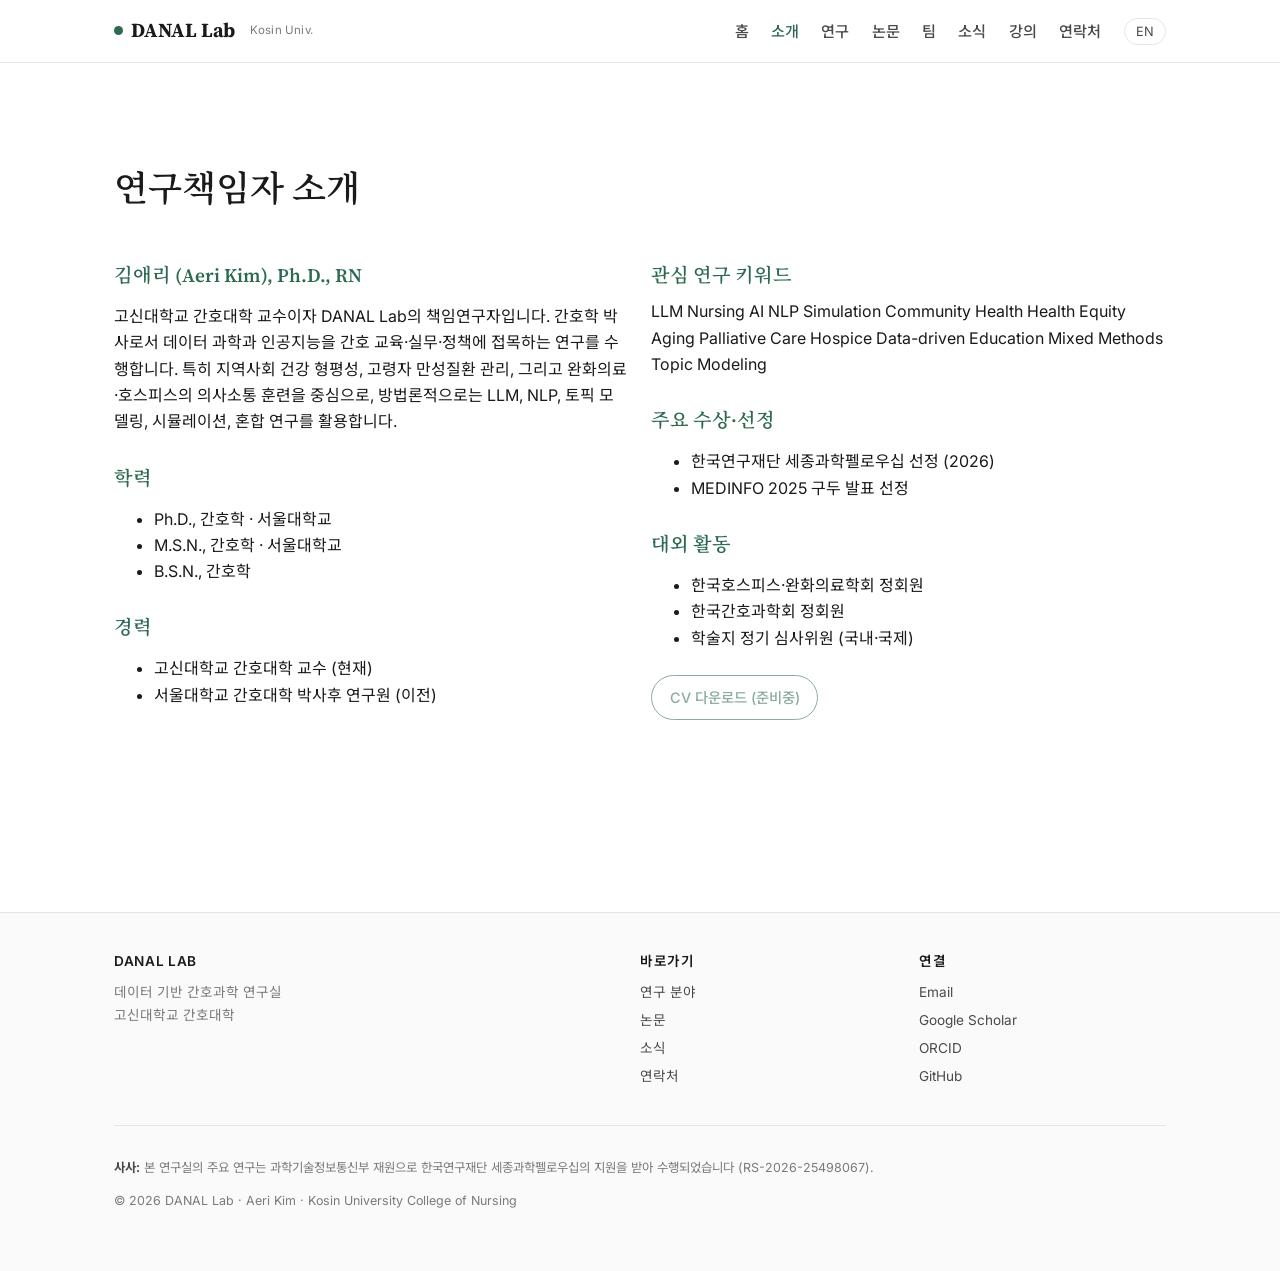
==== about.html @ 54d02893 "Add files via upload" ====
<!DOCTYPE html>
<html lang="ko">
<head>
<meta charset="UTF-8">
<meta name="viewport" content="width=device-width, initial-scale=1.0">
<title>About · DANAL Lab</title>
<meta name="description" content="About Aeri Kim, PI of DANAL Lab">
<link rel="canonical" href="https://danallab.com/about.html">
<meta property="og:type" content="website">
<meta property="og:site_name" content="DANAL Lab">
<meta property="og:locale" content="ko_KR">
<meta property="og:title" content="About · DANAL Lab">
<meta property="og:description" content="About Aeri Kim, PI of DANAL Lab">
<meta property="og:url" content="https://danallab.com/about.html">
<meta property="og:image" content="https://danallab.com/assets/img/pi-photo.svg">
<meta name="twitter:card" content="summary">
<meta name="twitter:title" content="About · DANAL Lab">
<meta name="twitter:description" content="About Aeri Kim, PI of DANAL Lab">
<meta name="twitter:image" content="https://danallab.com/assets/img/pi-photo.svg">
<link rel="preconnect" href="https://fonts.googleapis.com">
<link rel="preconnect" href="https://fonts.gstatic.com" crossorigin>
<link href="https://fonts.googleapis.com/css2?family=Inter:wght@400;500;600;700&family=Noto+Sans+KR:wght@400;500;700&family=Noto+Serif+KR:wght@400;600&family=Source+Serif+4:ital,wght@0,400;0,600;1,400&family=JetBrains+Mono:wght@400;500&display=swap" rel="stylesheet">
<link rel="stylesheet" href="css/style.css">
<link rel="icon" type="image/svg+xml" href="assets/img/favicon.svg">
</head>
<body>
<header class="site-header">
  <div class="nav-inner">
    <a href="index.html" class="brand"><span class="dot"></span>DANAL Lab <small>Kosin Univ.</small></a>
    <nav class="main-nav">
      <ul>
        <li><a href="index.html" data-lang-ko>홈</a><a href="index.html" data-lang-en>Home</a></li>
        <li><a href="about.html" data-lang-ko>소개</a><a href="about.html" data-lang-en>About</a></li>
        <li><a href="research.html" data-lang-ko>연구</a><a href="research.html" data-lang-en>Research</a></li>
        <li><a href="publications.html" data-lang-ko>논문</a><a href="publications.html" data-lang-en>Publications</a></li>
        <li><a href="team.html" data-lang-ko>팀</a><a href="team.html" data-lang-en>Team</a></li>
        <li><a href="news.html" data-lang-ko>소식</a><a href="news.html" data-lang-en>News</a></li>
        <li><a href="teaching.html" data-lang-ko>강의</a><a href="teaching.html" data-lang-en>Teaching</a></li>
        <li><a href="contact.html" data-lang-ko>연락처</a><a href="contact.html" data-lang-en>Contact</a></li>
        <li><button class="lang-toggle" type="button">EN</button></li>
      </ul>
    </nav>
    <button class="mobile-menu-btn" aria-label="Menu">☰</button>
  </div>
</header>

<main>
<div class="container">
  <section class="block">
    <h1 data-lang-ko>연구책임자 소개</h1>
    <h1 data-lang-en>About the PI</h1>

    <div class="grid-2" style="align-items:start;">
      <div>
        <h3 data-lang-ko>김애리 (Aeri Kim), Ph.D., RN</h3>
        <h3 data-lang-en>Aeri Kim, Ph.D., RN</h3>
        <p data-lang-ko>고신대학교 간호대학 교수이자 DANAL Lab의 책임연구자입니다. 간호학 박사로서 데이터 과학과 인공지능을 간호 교육·실무·정책에 접목하는 연구를 수행합니다. 특히 지역사회 건강 형평성, 고령자 만성질환 관리, 그리고 완화의료·호스피스의 의사소통 훈련을 중심으로, 방법론적으로는 LLM, NLP, 토픽 모델링, 시뮬레이션, 혼합 연구를 활용합니다.</p>
        <p data-lang-en>Dr. Aeri Kim is a faculty member at the College of Nursing, Kosin University, and the principal investigator of DANAL Lab. Her research applies data science and artificial intelligence to nursing education, practice, and policy—spanning community health equity, chronic disease management in older adults, and palliative/hospice communication training. She uses LLMs, NLP, topic modeling, simulation, and mixed-methods approaches.</p>

        <h3 data-lang-ko>학력</h3>
        <h3 data-lang-en>Education</h3>
        <ul>
          <li data-lang-ko>Ph.D., 간호학 · 서울대학교</li>
          <li data-lang-en>Ph.D., Nursing · Seoul National University</li>
          <li data-lang-ko>M.S.N., 간호학 · 서울대학교</li>
          <li data-lang-en>M.S.N., Nursing · Seoul National University</li>
          <li data-lang-ko>B.S.N., 간호학</li>
          <li data-lang-en>B.S.N., Nursing</li>
        </ul>

        <h3 data-lang-ko>경력</h3>
        <h3 data-lang-en>Appointments</h3>
        <ul>
          <li data-lang-ko>고신대학교 간호대학 교수 (현재)</li>
          <li data-lang-en>Faculty, College of Nursing, Kosin University (Present)</li>
          <li data-lang-ko>서울대학교 간호대학 박사후 연구원 (이전)</li>
          <li data-lang-en>Postdoctoral Researcher, Seoul National University College of Nursing</li>
        </ul>
      </div>

      <div>
        <h3 data-lang-ko>관심 연구 키워드</h3>
        <h3 data-lang-en>Research Keywords</h3>
        <div>
          <span class="tag">LLM</span>
          <span class="tag">Nursing AI</span>
          <span class="tag">NLP</span>
          <span class="tag">Simulation</span>
          <span class="tag">Community Health</span>
          <span class="tag">Health Equity</span>
          <span class="tag">Aging</span>
          <span class="tag">Palliative Care</span>
          <span class="tag">Hospice</span>
          <span class="tag">Data-driven Education</span>
          <span class="tag">Mixed Methods</span>
          <span class="tag">Topic Modeling</span>
        </div>

        <h3 data-lang-ko>주요 수상·선정</h3>
        <h3 data-lang-en>Honors</h3>
        <ul>
          <li data-lang-ko>한국연구재단 세종과학펠로우십 선정 (2026)</li>
          <li data-lang-en>NRF Sejong Science Fellow (2026)</li>
          <li data-lang-ko>MEDINFO 2025 구두 발표 선정</li>
          <li data-lang-en>MEDINFO 2025 Oral Presentation Award</li>
        </ul>

        <h3 data-lang-ko>대외 활동</h3>
        <h3 data-lang-en>Service</h3>
        <ul>
          <li data-lang-ko>한국호스피스·완화의료학회 정회원</li>
          <li data-lang-en>Member, Korean Society for Hospice and Palliative Care</li>
          <li data-lang-ko>한국간호과학회 정회원</li>
          <li data-lang-en>Member, Korean Society of Nursing Science</li>
          <li data-lang-ko>학술지 정기 심사위원 (국내·국제)</li>
          <li data-lang-en>Ad-hoc Reviewer for domestic and international journals</li>
        </ul>

        <p style="margin-top:1.5rem;"><span class="btn btn-disabled" title="준비중 / coming soon" data-lang-ko>CV 다운로드 (준비중)</span><span class="btn btn-disabled" title="준비중 / coming soon" data-lang-en>CV (coming soon)</span></p>
      </div>
    </div>
  </section>
</div>
</main>

<footer class="site-footer">
  <div class="container">
    <div class="foot-grid">
      <div>
        <h4>DANAL Lab</h4>
        <p data-lang-ko style="margin:.4rem 0;">데이터 기반 간호과학 연구실<br>고신대학교 간호대학</p>
        <p data-lang-en style="margin:.4rem 0;">Data-driven Aging, Nursing, AI &amp; Learning Lab<br>College of Nursing, Kosin University</p>
      </div>
      <div>
        <h4 data-lang-ko>바로가기</h4>
        <h4 data-lang-en>Quick Links</h4>
        <ul>
          <li><a href="research.html" data-lang-ko>연구 분야</a><a href="research.html" data-lang-en>Research</a></li>
          <li><a href="publications.html" data-lang-ko>논문</a><a href="publications.html" data-lang-en>Publications</a></li>
          <li><a href="news.html" data-lang-ko>소식</a><a href="news.html" data-lang-en>News</a></li>
          <li><a href="contact.html" data-lang-ko>연락처</a><a href="contact.html" data-lang-en>Contact</a></li>
        </ul>
      </div>
      <div>
        <h4 data-lang-ko>연결</h4>
        <h4 data-lang-en>Connect</h4>
        <ul>
          <li><a href="mailto:aeri.kim83@gmail.com">Email</a></li>
          <li><a href="https://scholar.google.com/citations?user=otBvEsYAAAAJ&hl=ko&oi=ao" target="_blank" rel="noopener">Google Scholar</a></li>
          <li><a href="https://orcid.org/0000-0001-6993-060X" target="_blank" rel="noopener">ORCID</a></li>
          <li><a href="https://github.com/RN-Aeri" target="_blank" rel="noopener">GitHub</a></li>
        </ul>
      </div>
    </div>
    <div class="ack">
      <p data-lang-ko><strong>사사:</strong> 본 연구실의 주요 연구는 과학기술정보통신부 재원으로 한국연구재단 세종과학펠로우십의 지원을 받아 수행되었습니다 (RS-2026-25498067).</p>
      <p data-lang-en><strong>Acknowledgement:</strong> This lab is supported in part by the National Research Foundation of Korea (NRF) grant funded by the Korean government (MSIT) through the Sejong Science Fellowship (RS-2026-25498067).</p>
      <p style="margin-top:.8rem;">© 2026 DANAL Lab · Aeri Kim · Kosin University College of Nursing</p>
    </div>
  </div>
</footer>
<script src="js/main.js"></script>
</body>
</html>
---- css/style.css ----
/* DANAL Lab — al-folio inspired stylesheet */
/* -------------------------------------------------- */
:root {
  --ink:        #1a1a1a;
  --ink-soft:   #4a4a4a;
  --muted:      #7a7a7a;
  --line:       #e5e5e5;
  --bg:         #ffffff;
  --bg-soft:    #fafafa;
  --accent:     #2D6A4F;   /* nursing teal */
  --accent-2:   #40916C;
  --accent-3:   #D4A373;   /* warm sand */
  --coral:      #C1666B;   /* highlight */
  --data-blue:  #1976D2;
  --radius:     10px;
  --shadow:     0 1px 2px rgba(0,0,0,.04), 0 8px 24px rgba(0,0,0,.06);
  --maxw:       1100px;
  --font-body:  "Inter", "Noto Sans KR", -apple-system, BlinkMacSystemFont, "Segoe UI", sans-serif;
  --font-serif: "Source Serif 4", "Noto Serif KR", Georgia, serif;
  --font-mono:  "JetBrains Mono", ui-monospace, "SF Mono", Menlo, monospace;
}

* { box-sizing: border-box; }
html { scroll-behavior: smooth; }
body {
  margin: 0;
  font-family: var(--font-body);
  font-size: 16px;
  line-height: 1.65;
  color: var(--ink);
  background: var(--bg);
  -webkit-font-smoothing: antialiased;
}

a { color: var(--accent); text-decoration: none; transition: color .15s; }
a:hover { color: var(--coral); text-decoration: underline; }

h1, h2, h3, h4 {
  font-family: var(--font-serif);
  color: var(--ink);
  line-height: 1.25;
  font-weight: 600;
  margin: 1.6em 0 .6em;
}
h1 { font-size: 2.2rem; }
h2 { font-size: 1.55rem; border-bottom: 1px solid var(--line); padding-bottom: .35em; }
h3 { font-size: 1.2rem; color: var(--accent); }

.container {
  max-width: var(--maxw);
  margin: 0 auto;
  padding: 0 1.5rem;
}

/* ---------- Header ---------- */
header.site-header {
  position: sticky;
  top: 0;
  background: rgba(255,255,255,.92);
  backdrop-filter: blur(8px);
  border-bottom: 1px solid var(--line);
  z-index: 100;
}
.nav-inner {
  max-width: var(--maxw);
  margin: 0 auto;
  padding: .9rem 1.5rem;
  display: flex;
  align-items: center;
  justify-content: space-between;
  gap: 1rem;
}
.brand {
  font-family: var(--font-serif);
  font-size: 1.25rem;
  font-weight: 700;
  color: var(--ink);
  letter-spacing: -.01em;
  display: flex;
  align-items: center;
  gap: .5rem;
}
.brand .dot {
  width: 9px; height: 9px; border-radius: 50%;
  background: var(--accent); display: inline-block;
}
.brand small {
  font-family: var(--font-body);
  font-size: .72rem;
  color: var(--muted);
  font-weight: 400;
  margin-left: .4rem;
  letter-spacing: .02em;
}
nav.main-nav ul {
  display: flex;
  gap: 1.4rem;
  list-style: none;
  margin: 0; padding: 0;
  align-items: center;
}
nav.main-nav a {
  color: var(--ink-soft);
  font-size: .95rem;
  font-weight: 500;
}
nav.main-nav a.active { color: var(--accent); }
nav.main-nav a:hover { color: var(--accent); text-decoration: none; }
.lang-toggle {
  border: 1px solid var(--line);
  background: var(--bg);
  padding: .3rem .7rem;
  border-radius: 999px;
  font-size: .8rem;
  cursor: pointer;
  color: var(--ink-soft);
  font-family: var(--font-body);
}
.lang-toggle:hover { border-color: var(--accent); color: var(--accent); }

.mobile-menu-btn {
  display: none;
  background: none;
  border: none;
  font-size: 1.5rem;
  cursor: pointer;
  color: var(--ink);
}

/* ---------- Hero ---------- */
.hero {
  padding: 4rem 0 3rem;
  border-bottom: 1px solid var(--line);
  background: linear-gradient(180deg, var(--bg) 0%, var(--bg-soft) 100%);
}
.hero-grid {
  display: grid;
  grid-template-columns: 1fr 280px;
  gap: 3rem;
  align-items: center;
}
.hero-text h1 {
  font-size: 2.6rem;
  margin: 0 0 .5rem;
  letter-spacing: -.015em;
}
.hero-text .tagline {
  font-size: 1.15rem;
  color: var(--ink-soft);
  margin: 0 0 1.2rem;
  line-height: 1.6;
  font-family: var(--font-serif);
  font-style: italic;
}
.hero-text .lead {
  color: var(--ink-soft);
  font-size: 1rem;
  max-width: 620px;
  margin: 0 0 1.5rem;
}
.hero-actions {
  display: flex;
  gap: .7rem;
  flex-wrap: wrap;
}
.btn {
  display: inline-block;
  padding: .6rem 1.1rem;
  border-radius: 999px;
  font-size: .9rem;
  font-weight: 500;
  border: 1px solid var(--accent);
  color: var(--accent);
  background: var(--bg);
  transition: all .15s;
}
.btn:hover {
  background: var(--accent);
  color: #fff;
  text-decoration: none;
}
.btn-filled {
  background: var(--accent);
  color: #fff;
}
.btn-filled:hover {
  background: var(--accent-2);
  border-color: var(--accent-2);
  color: #fff;
}
.hero-photo {
  width: 280px;
  height: 280px;
  border-radius: 50%;
  overflow: hidden;
  background: var(--bg-soft);
  border: 3px solid var(--line);
  box-shadow: var(--shadow);
  display: flex;
  align-items: center;
  justify-content: center;
}
.hero-photo img { width: 100%; height: 100%; object-fit: cover; }

/* ---------- Sections ---------- */
main { padding: 3rem 0 4rem; }
section.block { margin-bottom: 3rem; }
section.block h2 { margin-top: 0; }

.grid-3 { display: grid; grid-template-columns: repeat(3, 1fr); gap: 1.4rem; }
.grid-2 { display: grid; grid-template-columns: repeat(2, 1fr); gap: 1.4rem; }

.card {
  border: 1px solid var(--line);
  border-radius: var(--radius);
  padding: 1.4rem;
  background: var(--bg);
  transition: all .2s;
}
.card:hover {
  border-color: var(--accent);
  box-shadow: var(--shadow);
  transform: translateY(-2px);
}
.card h3 {
  margin: 0 0 .5rem;
  font-size: 1.1rem;
  color: var(--ink);
}
.card p { margin: 0; font-size: .92rem; color: var(--ink-soft); }
.card .tag {
  display: inline-block;
  font-size: .7rem;
  padding: .15rem .55rem;
  border-radius: 999px;
  background: var(--bg-soft);
  color: var(--accent);
  border: 1px solid var(--line);
  margin-right: .3rem;
  margin-bottom: .4rem;
  font-family: var(--font-mono);
}

/* ---------- News/List ---------- */
.news-list { list-style: none; padding: 0; margin: 0; }
.news-list li {
  padding: 1rem 0;
  border-bottom: 1px solid var(--line);
  display: grid;
  grid-template-columns: 110px 1fr;
  gap: 1rem;
}
.news-list li:last-child { border-bottom: none; }
.news-list .date {
  font-family: var(--font-mono);
  font-size: .82rem;
  color: var(--muted);
  padding-top: .1rem;
}
.news-list .content { font-size: .95rem; color: var(--ink-soft); }

/* ---------- Publications ---------- */
.pub-list { list-style: none; padding: 0; margin: 0; }
.pub-list li {
  padding: 1.2rem 0;
  border-bottom: 1px solid var(--line);
}
.pub-list li:last-child { border-bottom: none; }
.pub-title { font-weight: 600; color: var(--ink); display: block; margin-bottom: .2rem; }
.pub-authors { font-size: .88rem; color: var(--ink-soft); display: block; margin-bottom: .15rem; }
.pub-venue { font-size: .85rem; color: var(--muted); font-style: italic; display: block; margin-bottom: .4rem; }
.pub-links a {
  font-size: .78rem;
  padding: .15rem .55rem;
  border: 1px solid var(--line);
  border-radius: 999px;
  margin-right: .3rem;
  color: var(--accent);
}
.pub-link.disabled {
  display: inline-block;
  font-size: .78rem;
  padding: .15rem .55rem;
  border: 1px dashed var(--line);
  border-radius: 999px;
  margin-right: .3rem;
  color: var(--muted);
  cursor: not-allowed;
  opacity: .6;
}
.btn-disabled {
  cursor: not-allowed;
  opacity: .55;
  pointer-events: none;
}
.pub-year-header {
  font-family: var(--font-mono);
  font-size: .85rem;
  color: var(--muted);
  margin: 2rem 0 .5rem;
  letter-spacing: .08em;
}

/* ---------- Project page ---------- */
.project-hero {
  background: linear-gradient(135deg, var(--accent) 0%, var(--accent-2) 100%);
  color: #fff;
  padding: 3rem 0;
  border-radius: var(--radius);
  margin-bottom: 2rem;
}
.project-hero .container { color: #fff; }
.project-hero h1 { color: #fff; margin-top: 0; }
.project-hero .meta {
  display: flex;
  flex-wrap: wrap;
  gap: 1.5rem;
  margin-top: 1.5rem;
  font-size: .9rem;
  opacity: .92;
}
.project-hero .meta span strong { display: block; font-size: .72rem; opacity: .75; text-transform: uppercase; letter-spacing: .05em; }

/* ---------- Footer ---------- */
footer.site-footer {
  border-top: 1px solid var(--line);
  padding: 2.5rem 0 3rem;
  margin-top: 4rem;
  background: var(--bg-soft);
  font-size: .85rem;
  color: var(--muted);
}
footer .foot-grid {
  display: grid;
  grid-template-columns: 2fr 1fr 1fr;
  gap: 2rem;
  margin-bottom: 2rem;
}
footer h4 {
  font-family: var(--font-body);
  font-size: .85rem;
  text-transform: uppercase;
  letter-spacing: .05em;
  color: var(--ink);
  margin: 0 0 .7rem;
}
footer ul { list-style: none; padding: 0; margin: 0; }
footer ul li { margin-bottom: .35rem; }
footer a { color: var(--ink-soft); }
footer .ack {
  border-top: 1px solid var(--line);
  padding-top: 1.2rem;
  font-size: .78rem;
  color: var(--muted);
  line-height: 1.6;
}
footer .ack strong { color: var(--ink-soft); }

/* ---------- Language ---------- */
[data-lang-en], html[lang="en"] [data-lang-ko] { display: none; }
html[lang="en"] [data-lang-en] { display: initial; }
html[lang="en"] h1[data-lang-en],
html[lang="en"] h2[data-lang-en],
html[lang="en"] h3[data-lang-en],
html[lang="en"] p[data-lang-en],
html[lang="en"] li[data-lang-en],
html[lang="en"] div[data-lang-en] { display: block; }
html[lang="en"] span[data-lang-en],
html[lang="en"] a[data-lang-en],
html[lang="en"] strong[data-lang-en],
html[lang="en"] em[data-lang-en] { display: inline; }

/* ---------- Responsive ---------- */
@media (max-width: 820px) {
  .hero-grid { grid-template-columns: 1fr; text-align: center; }
  .hero-photo { margin: 0 auto; width: 200px; height: 200px; }
  .grid-3 { grid-template-columns: 1fr; }
  .grid-2 { grid-template-columns: 1fr; }
  footer .foot-grid { grid-template-columns: 1fr; }
  nav.main-nav ul {
    display: none;
    position: absolute;
    top: 100%;
    left: 0; right: 0;
    background: #fff;
    border-bottom: 1px solid var(--line);
    flex-direction: column;
    padding: 1rem 1.5rem;
    gap: .8rem;
  }
  nav.main-nav.open ul { display: flex; }
  .mobile-menu-btn { display: block; }
  .news-list li { grid-template-columns: 1fr; gap: .2rem; }
  h1 { font-size: 1.8rem; }
  .hero-text h1 { font-size: 2rem; }
}
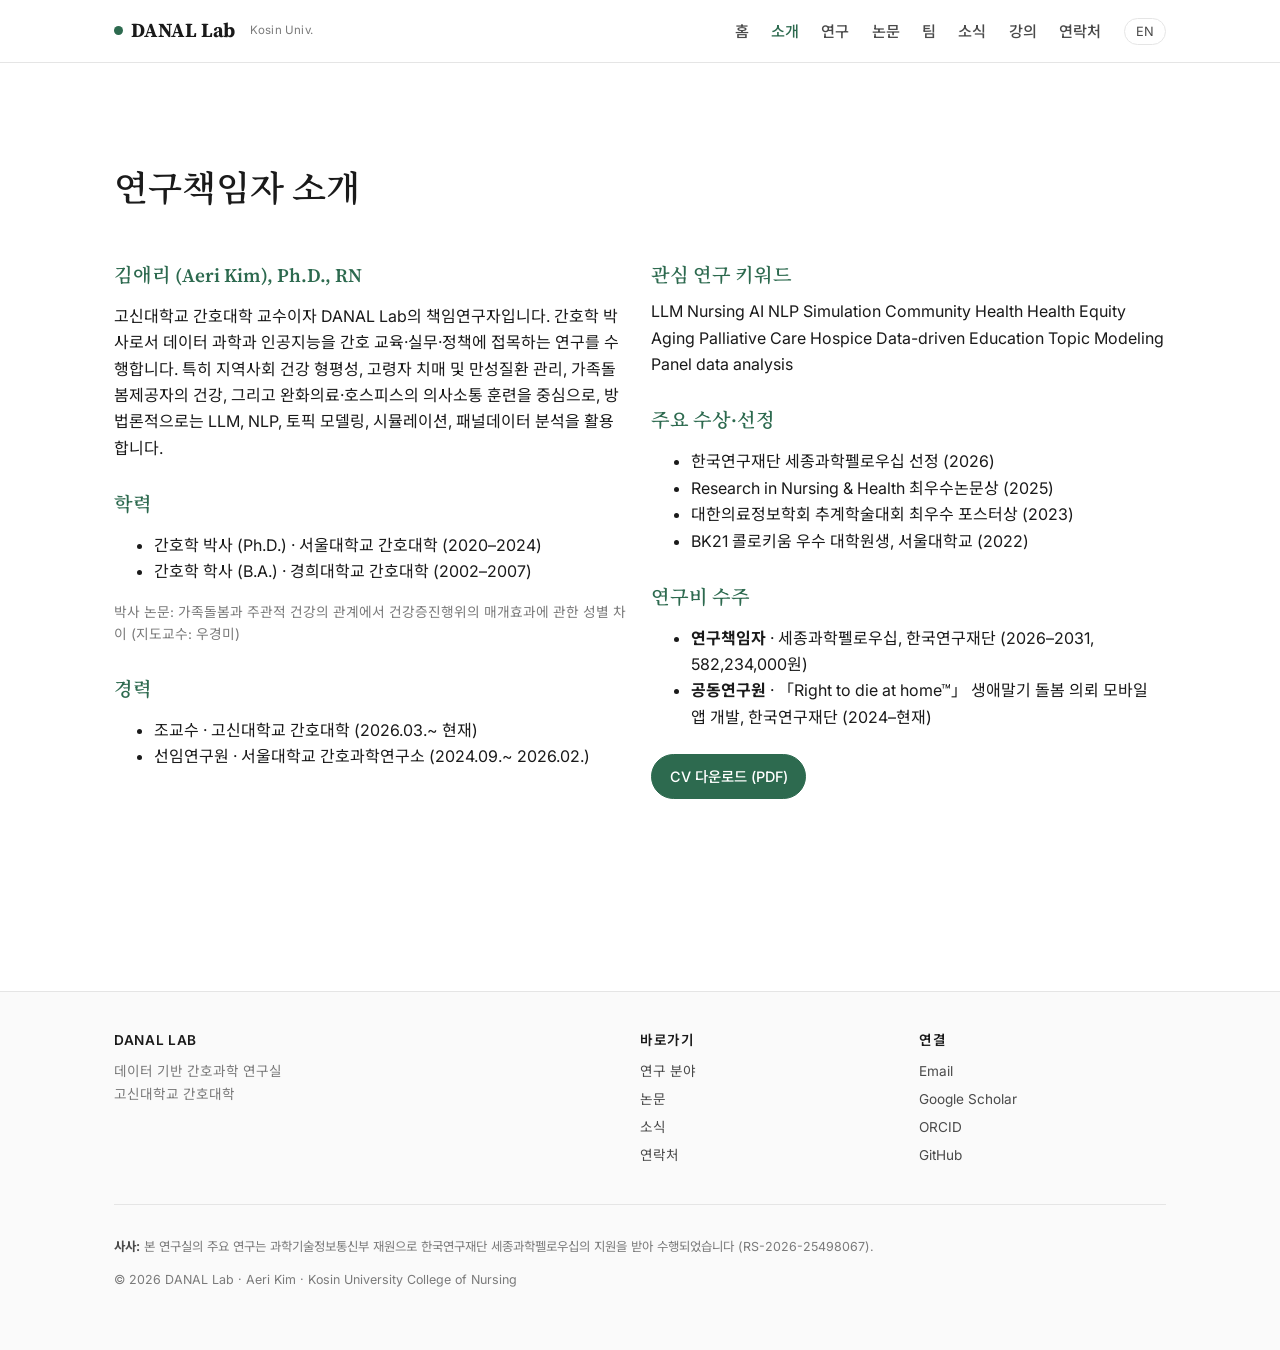
==== commit 58878029: "Add files via upload" ====
--- a/about.html
+++ b/about.html
@@ -54,27 +54,27 @@
       <div>
         <h3 data-lang-ko>김애리 (Aeri Kim), Ph.D., RN</h3>
         <h3 data-lang-en>Aeri Kim, Ph.D., RN</h3>
-        <p data-lang-ko>고신대학교 간호대학 교수이자 DANAL Lab의 책임연구자입니다. 간호학 박사로서 데이터 과학과 인공지능을 간호 교육·실무·정책에 접목하는 연구를 수행합니다. 특히 지역사회 건강 형평성, 고령자 만성질환 관리, 그리고 완화의료·호스피스의 의사소통 훈련을 중심으로, 방법론적으로는 LLM, NLP, 토픽 모델링, 시뮬레이션, 혼합 연구를 활용합니다.</p>
-        <p data-lang-en>Dr. Aeri Kim is a faculty member at the College of Nursing, Kosin University, and the principal investigator of DANAL Lab. Her research applies data science and artificial intelligence to nursing education, practice, and policy—spanning community health equity, chronic disease management in older adults, and palliative/hospice communication training. She uses LLMs, NLP, topic modeling, simulation, and mixed-methods approaches.</p>
+        <p data-lang-ko>고신대학교 간호대학 교수이자 DANAL Lab의 책임연구자입니다. 간호학 박사로서 데이터 과학과 인공지능을 간호 교육·실무·정책에 접목하는 연구를 수행합니다. 특히 지역사회 건강 형평성, 고령자 치매 및 만성질환 관리, 가족돌봄제공자의 건강, 그리고 완화의료·호스피스의 의사소통 훈련을 중심으로, 방법론적으로는 LLM, NLP, 토픽 모델링, 시뮬레이션, 패널데이터 분석을 활용합니다.</p>
+        <p data-lang-en>Dr. Aeri Kim is a faculty member at the College of Nursing, Kosin University, and the principal investigator of DANAL Lab. Her research applies data science and artificial intelligence to nursing education, practice, and policy—centering on community health equity, dementia and chronic disease management in older adults, the health of family caregivers, and palliative/hospice communication training. Methodologically, she uses LLMs, NLP, topic modeling, simulation, and panel data analysis.</p>
 
         <h3 data-lang-ko>학력</h3>
         <h3 data-lang-en>Education</h3>
         <ul>
-          <li data-lang-ko>Ph.D., 간호학 · 서울대학교</li>
-          <li data-lang-en>Ph.D., Nursing · Seoul National University</li>
-          <li data-lang-ko>M.S.N., 간호학 · 서울대학교</li>
-          <li data-lang-en>M.S.N., Nursing · Seoul National University</li>
-          <li data-lang-ko>B.S.N., 간호학</li>
-          <li data-lang-en>B.S.N., Nursing</li>
+          <li data-lang-ko>간호학 박사 (Ph.D.) · 서울대학교 간호대학 (2020–2024)</li>
+          <li data-lang-en>Ph.D., Nursing · Seoul National University College of Nursing (2020–2024)</li>
+          <li data-lang-ko>간호학 학사 (B.A.) · 경희대학교 간호대학 (2002–2007)</li>
+          <li data-lang-en>B.A., Nursing · Kyung Hee University College of Nursing (2002–2007)</li>
         </ul>
+        <p data-lang-ko style="font-size:.86rem; color:var(--muted); margin-top:.4rem;">박사 논문: 가족돌봄과 주관적 건강의 관계에서 건강증진행위의 매개효과에 관한 성별 차이 (지도교수: 우경미)</p>
+        <p data-lang-en style="font-size:.86rem; color:var(--muted); margin-top:.4rem;">Ph.D. thesis: Gender differences in the relationship between family caregiving and subjective health — the mediating role of health-promoting behaviors (Advisor: Prof. Kyungmi Woo)</p>
 
         <h3 data-lang-ko>경력</h3>
         <h3 data-lang-en>Appointments</h3>
         <ul>
-          <li data-lang-ko>고신대학교 간호대학 교수 (현재)</li>
-          <li data-lang-en>Faculty, College of Nursing, Kosin University (Present)</li>
-          <li data-lang-ko>서울대학교 간호대학 박사후 연구원 (이전)</li>
-          <li data-lang-en>Postdoctoral Researcher, Seoul National University College of Nursing</li>
+          <li data-lang-ko>조교수 · 고신대학교 간호대학 (2026.03.~ 현재)</li>
+          <li data-lang-en>Assistant Professor · College of Nursing, Kosin University (2026.03.~ Present)</li>
+          <li data-lang-ko>선임연구원 · 서울대학교 간호과학연구소 (2024.09.~ 2026.02.)</li>
+          <li data-lang-en>Senior Researcher · Research Institute of Nursing Science, Seoul National University (2024.09.~ 2026.02.)</li>
         </ul>
       </div>
 
@@ -92,8 +92,8 @@
           <span class="tag">Palliative Care</span>
           <span class="tag">Hospice</span>
           <span class="tag">Data-driven Education</span>
-          <span class="tag">Mixed Methods</span>
           <span class="tag">Topic Modeling</span>
+          <span class="tag">Panel data analysis</span>
         </div>
 
         <h3 data-lang-ko>주요 수상·선정</h3>
@@ -101,22 +101,24 @@
         <ul>
           <li data-lang-ko>한국연구재단 세종과학펠로우십 선정 (2026)</li>
           <li data-lang-en>NRF Sejong Science Fellow (2026)</li>
-          <li data-lang-ko>MEDINFO 2025 구두 발표 선정</li>
-          <li data-lang-en>MEDINFO 2025 Oral Presentation Award</li>
+          <li data-lang-ko>Research in Nursing &amp; Health 최우수논문상 (2025)</li>
+          <li data-lang-en>Research in Nursing &amp; Health — Best Paper Award (2025)</li>
+          <li data-lang-ko>대한의료정보학회 추계학술대회 최우수 포스터상 (2023)</li>
+          <li data-lang-en>Best Poster Award, Korean Society of Medical Informatics Fall Conference (2023)</li>
+          <li data-lang-ko>BK21 콜로키움 우수 대학원생, 서울대학교 (2022)</li>
+          <li data-lang-en>BK21 Colloquium Excellent Graduate Student, Seoul National University (2022)</li>
         </ul>
 
-        <h3 data-lang-ko>대외 활동</h3>
-        <h3 data-lang-en>Service</h3>
+        <h3 data-lang-ko>연구비 수주</h3>
+        <h3 data-lang-en>Research Grants</h3>
         <ul>
-          <li data-lang-ko>한국호스피스·완화의료학회 정회원</li>
-          <li data-lang-en>Member, Korean Society for Hospice and Palliative Care</li>
-          <li data-lang-ko>한국간호과학회 정회원</li>
-          <li data-lang-en>Member, Korean Society of Nursing Science</li>
-          <li data-lang-ko>학술지 정기 심사위원 (국내·국제)</li>
-          <li data-lang-en>Ad-hoc Reviewer for domestic and international journals</li>
+          <li data-lang-ko><strong>연구책임자</strong> · 세종과학펠로우십, 한국연구재단 (2026–2031, 582,234,000원)</li>
+          <li data-lang-en><strong>Principal Investigator</strong> · Sejong Science Fellowship, NRF (2026–2031, 582,234,000 KRW)</li>
+          <li data-lang-ko><strong>공동연구원</strong> · 「Right to die at home™」 생애말기 돌봄 의뢰 모바일 앱 개발, 한국연구재단 (2024–현재)</li>
+          <li data-lang-en><strong>Co-Investigator</strong> · "Right to die at home™" end-of-life care referral mobile app, NRF (2024–present)</li>
         </ul>
 
-        <p style="margin-top:1.5rem;"><span class="btn btn-disabled" title="준비중 / coming soon" data-lang-ko>CV 다운로드 (준비중)</span><span class="btn btn-disabled" title="준비중 / coming soon" data-lang-en>CV (coming soon)</span></p>
+        <p style="margin-top:1.5rem;"><a href="Aeri_Kim_CV.pdf" class="btn btn-filled" target="_blank" rel="noopener" data-lang-ko>CV 다운로드 (PDF)</a><a href="Aeri_Kim_CV.pdf" class="btn btn-filled" target="_blank" rel="noopener" data-lang-en>Download CV (PDF)</a></p>
       </div>
     </div>
   </section>
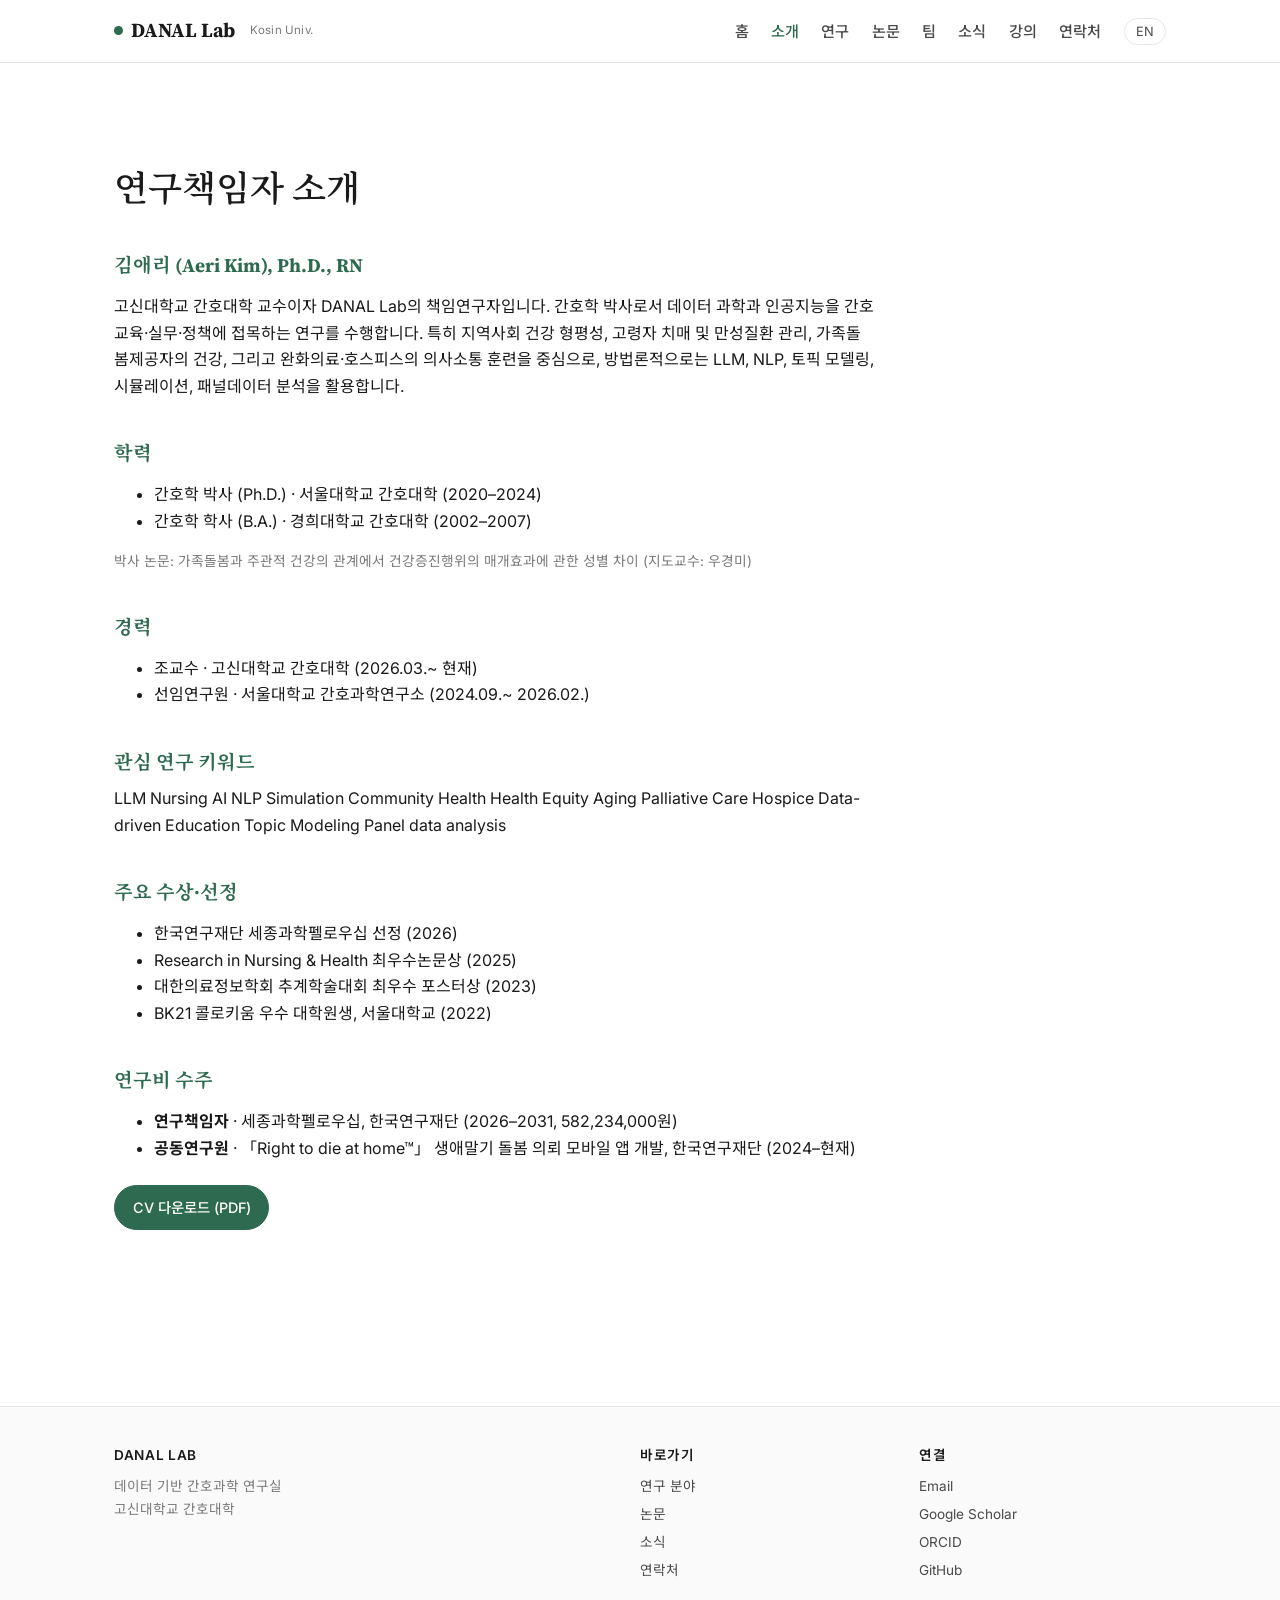
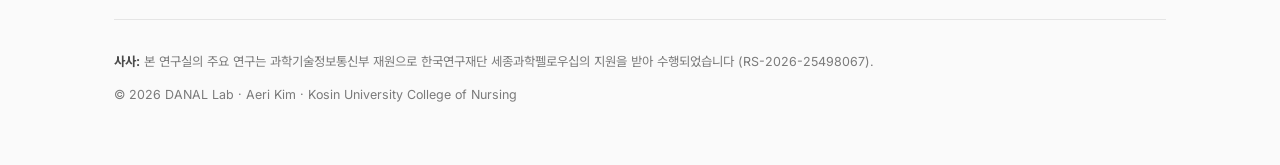
==== commit 49715d5c: "Add files via upload" ====
--- a/about.html
+++ b/about.html
@@ -50,8 +50,7 @@
     <h1 data-lang-ko>연구책임자 소개</h1>
     <h1 data-lang-en>About the PI</h1>
 
-    <div class="grid-2" style="align-items:start;">
-      <div>
+    <div class="about-body" style="max-width:760px;">
         <h3 data-lang-ko>김애리 (Aeri Kim), Ph.D., RN</h3>
         <h3 data-lang-en>Aeri Kim, Ph.D., RN</h3>
         <p data-lang-ko>고신대학교 간호대학 교수이자 DANAL Lab의 책임연구자입니다. 간호학 박사로서 데이터 과학과 인공지능을 간호 교육·실무·정책에 접목하는 연구를 수행합니다. 특히 지역사회 건강 형평성, 고령자 치매 및 만성질환 관리, 가족돌봄제공자의 건강, 그리고 완화의료·호스피스의 의사소통 훈련을 중심으로, 방법론적으로는 LLM, NLP, 토픽 모델링, 시뮬레이션, 패널데이터 분석을 활용합니다.</p>
@@ -76,9 +75,7 @@
           <li data-lang-ko>선임연구원 · 서울대학교 간호과학연구소 (2024.09.~ 2026.02.)</li>
           <li data-lang-en>Senior Researcher · Research Institute of Nursing Science, Seoul National University (2024.09.~ 2026.02.)</li>
         </ul>
-      </div>
 
-      <div>
         <h3 data-lang-ko>관심 연구 키워드</h3>
         <h3 data-lang-en>Research Keywords</h3>
         <div>
@@ -120,7 +117,6 @@
 
         <p style="margin-top:1.5rem;"><a href="Aeri_Kim_CV.pdf" class="btn btn-filled" target="_blank" rel="noopener" data-lang-ko>CV 다운로드 (PDF)</a><a href="Aeri_Kim_CV.pdf" class="btn btn-filled" target="_blank" rel="noopener" data-lang-en>Download CV (PDF)</a></p>
       </div>
-    </div>
   </section>
 </div>
 </main>
--- a/css/style.css
+++ b/css/style.css
@@ -43,8 +43,8 @@
   margin: 1.6em 0 .6em;
 }
 h1 { font-size: 2.2rem; }
-h2 { font-size: 1.55rem; border-bottom: 1px solid var(--line); padding-bottom: .35em; }
-h3 { font-size: 1.2rem; color: var(--accent); }
+h2 { font-size: 1.55rem; color: var(--accent); font-weight: 700; border-bottom: 1px solid var(--line); padding-bottom: .35em; margin-top: 2.9em; }
+h3 { font-size: 1.2rem; color: var(--accent); font-weight: 700; margin-top: 2.2em; }
 
 .container {
   max-width: var(--maxw);
@@ -295,11 +295,35 @@
 }
 .pub-year-header {
   font-family: var(--font-mono);
-  font-size: .85rem;
-  color: var(--muted);
-  margin: 2rem 0 .5rem;
+  font-size: 1.05rem;
+  font-weight: 700;
+  color: var(--accent);
+  margin: 2.6rem 0 .6rem;
   letter-spacing: .08em;
 }
+
+/* ---------- Team member photo ---------- */
+.member-photo {
+  width: 120px;
+  height: 120px;
+  border-radius: 50%;
+  overflow: hidden;
+  background: var(--bg-soft);
+  border: 2px solid var(--line);
+  margin: 0 0 .9rem;
+  display: flex;
+  align-items: center;
+  justify-content: center;
+  flex: 0 0 auto;
+}
+.member-photo img { width: 100%; height: 100%; object-fit: cover; object-position: center 25%; }
+.member-photo .ph { color: var(--muted); font-size: .72rem; text-align: center; line-height: 1.3; }
+.card .member-photo + h3 { margin-top: 0; }
+
+/* ---------- Clickable news title ---------- */
+.news-link { color: inherit; text-decoration: none; border-bottom: 1px solid transparent; }
+.news-link:hover { color: var(--accent); border-bottom-color: var(--accent); }
+.news-link .arrow { color: var(--accent); font-size: .8em; margin-left: .15em; }
 
 /* ---------- Project page ---------- */
 .project-hero {
